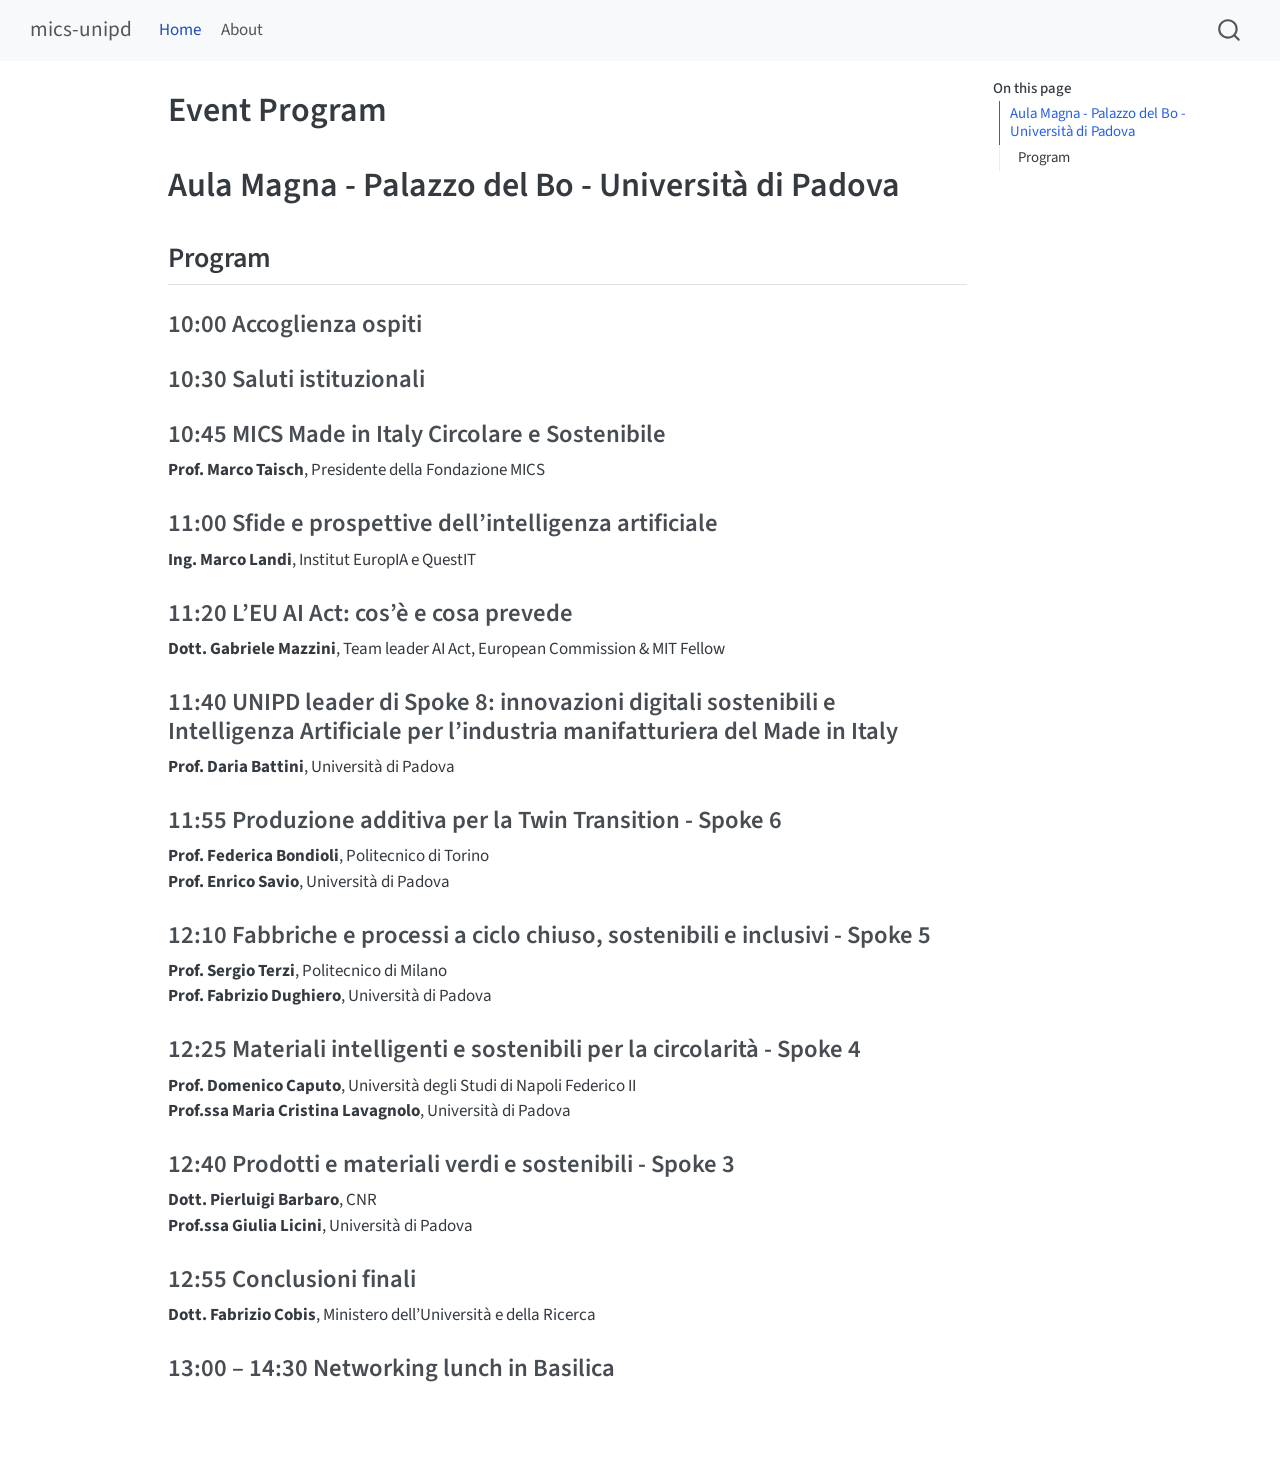
==== docs/index.html @ 676d9d10 "changed to docs" ====
<!DOCTYPE html>
<html xmlns="http://www.w3.org/1999/xhtml" lang="en" xml:lang="en"><head>

<meta charset="utf-8">
<meta name="generator" content="quarto-1.4.554">

<meta name="viewport" content="width=device-width, initial-scale=1.0, user-scalable=yes">


<title>mics-unipd - Event Program</title>
<style>
code{white-space: pre-wrap;}
span.smallcaps{font-variant: small-caps;}
div.columns{display: flex; gap: min(4vw, 1.5em);}
div.column{flex: auto; overflow-x: auto;}
div.hanging-indent{margin-left: 1.5em; text-indent: -1.5em;}
ul.task-list{list-style: none;}
ul.task-list li input[type="checkbox"] {
  width: 0.8em;
  margin: 0 0.8em 0.2em -1em; /* quarto-specific, see https://github.com/quarto-dev/quarto-cli/issues/4556 */ 
  vertical-align: middle;
}
</style>


<script src="site_libs/quarto-nav/quarto-nav.js"></script>
<script src="site_libs/quarto-nav/headroom.min.js"></script>
<script src="site_libs/clipboard/clipboard.min.js"></script>
<script src="site_libs/quarto-search/autocomplete.umd.js"></script>
<script src="site_libs/quarto-search/fuse.min.js"></script>
<script src="site_libs/quarto-search/quarto-search.js"></script>
<meta name="quarto:offset" content="./">
<script src="site_libs/quarto-html/quarto.js"></script>
<script src="site_libs/quarto-html/popper.min.js"></script>
<script src="site_libs/quarto-html/tippy.umd.min.js"></script>
<script src="site_libs/quarto-html/anchor.min.js"></script>
<link href="site_libs/quarto-html/tippy.css" rel="stylesheet">
<link href="site_libs/quarto-html/quarto-syntax-highlighting.css" rel="stylesheet" id="quarto-text-highlighting-styles">
<script src="site_libs/bootstrap/bootstrap.min.js"></script>
<link href="site_libs/bootstrap/bootstrap-icons.css" rel="stylesheet">
<link href="site_libs/bootstrap/bootstrap.min.css" rel="stylesheet" id="quarto-bootstrap" data-mode="light">
<script id="quarto-search-options" type="application/json">{
  "location": "navbar",
  "copy-button": false,
  "collapse-after": 3,
  "panel-placement": "end",
  "type": "overlay",
  "limit": 50,
  "keyboard-shortcut": [
    "f",
    "/",
    "s"
  ],
  "show-item-context": false,
  "language": {
    "search-no-results-text": "No results",
    "search-matching-documents-text": "matching documents",
    "search-copy-link-title": "Copy link to search",
    "search-hide-matches-text": "Hide additional matches",
    "search-more-match-text": "more match in this document",
    "search-more-matches-text": "more matches in this document",
    "search-clear-button-title": "Clear",
    "search-text-placeholder": "",
    "search-detached-cancel-button-title": "Cancel",
    "search-submit-button-title": "Submit",
    "search-label": "Search"
  }
}</script>


<link rel="stylesheet" href="styles.css">
</head>

<body class="nav-fixed">

<div id="quarto-search-results"></div>
  <header id="quarto-header" class="headroom fixed-top">
    <nav class="navbar navbar-expand-lg " data-bs-theme="dark">
      <div class="navbar-container container-fluid">
      <div class="navbar-brand-container mx-auto">
    <a class="navbar-brand" href="./index.html">
    <span class="navbar-title">mics-unipd</span>
    </a>
  </div>
            <div id="quarto-search" class="" title="Search"></div>
          <button class="navbar-toggler" type="button" data-bs-toggle="collapse" data-bs-target="#navbarCollapse" aria-controls="navbarCollapse" aria-expanded="false" aria-label="Toggle navigation" onclick="if (window.quartoToggleHeadroom) { window.quartoToggleHeadroom(); }">
  <span class="navbar-toggler-icon"></span>
</button>
          <div class="collapse navbar-collapse" id="navbarCollapse">
            <ul class="navbar-nav navbar-nav-scroll me-auto">
  <li class="nav-item">
    <a class="nav-link active" href="./index.html" aria-current="page"> 
<span class="menu-text">Home</span></a>
  </li>  
  <li class="nav-item">
    <a class="nav-link" href="./about.html"> 
<span class="menu-text">About</span></a>
  </li>  
</ul>
          </div> <!-- /navcollapse -->
          <div class="quarto-navbar-tools">
</div>
      </div> <!-- /container-fluid -->
    </nav>
</header>
<!-- content -->
<div id="quarto-content" class="quarto-container page-columns page-rows-contents page-layout-article page-navbar">
<!-- sidebar -->
<!-- margin-sidebar -->
    <div id="quarto-margin-sidebar" class="sidebar margin-sidebar">
        <nav id="TOC" role="doc-toc" class="toc-active">
    <h2 id="toc-title">On this page</h2>
   
  <ul>
  <li><a href="#aula-magna---palazzo-del-bo---università-di-padova" id="toc-aula-magna---palazzo-del-bo---università-di-padova" class="nav-link active" data-scroll-target="#aula-magna---palazzo-del-bo---università-di-padova">Aula Magna - Palazzo del Bo - Università di Padova</a>
  <ul class="collapse">
  <li><a href="#program" id="toc-program" class="nav-link" data-scroll-target="#program">Program</a>
  <ul class="collapse">
  <li><a href="#accoglienza-ospiti" id="toc-accoglienza-ospiti" class="nav-link" data-scroll-target="#accoglienza-ospiti">10:00 Accoglienza ospiti</a></li>
  <li><a href="#saluti-istituzionali" id="toc-saluti-istituzionali" class="nav-link" data-scroll-target="#saluti-istituzionali">10:30 Saluti istituzionali</a></li>
  <li><a href="#mics-made-in-italy-circolare-e-sostenibile" id="toc-mics-made-in-italy-circolare-e-sostenibile" class="nav-link" data-scroll-target="#mics-made-in-italy-circolare-e-sostenibile">10:45 MICS Made in Italy Circolare e Sostenibile</a></li>
  <li><a href="#sfide-e-prospettive-dellintelligenza-artificiale" id="toc-sfide-e-prospettive-dellintelligenza-artificiale" class="nav-link" data-scroll-target="#sfide-e-prospettive-dellintelligenza-artificiale">11:00 Sfide e prospettive dell’intelligenza artificiale</a></li>
  <li><a href="#leu-ai-act-cosè-e-cosa-prevede" id="toc-leu-ai-act-cosè-e-cosa-prevede" class="nav-link" data-scroll-target="#leu-ai-act-cosè-e-cosa-prevede">11:20 L’EU AI Act: cos’è e cosa prevede</a></li>
  <li><a href="#unipd-leader-di-spoke-8-innovazioni-digitali-sostenibili-e-intelligenza-artificiale-per-lindustria-manifatturiera-del-made-in-italy" id="toc-unipd-leader-di-spoke-8-innovazioni-digitali-sostenibili-e-intelligenza-artificiale-per-lindustria-manifatturiera-del-made-in-italy" class="nav-link" data-scroll-target="#unipd-leader-di-spoke-8-innovazioni-digitali-sostenibili-e-intelligenza-artificiale-per-lindustria-manifatturiera-del-made-in-italy">11:40 UNIPD leader di Spoke 8: innovazioni digitali sostenibili e Intelligenza Artificiale per l’industria manifatturiera del Made in Italy</a></li>
  <li><a href="#produzione-additiva-per-la-twin-transition---spoke-6" id="toc-produzione-additiva-per-la-twin-transition---spoke-6" class="nav-link" data-scroll-target="#produzione-additiva-per-la-twin-transition---spoke-6">11:55 Produzione additiva per la Twin Transition - Spoke 6</a></li>
  <li><a href="#fabbriche-e-processi-a-ciclo-chiuso-sostenibili-e-inclusivi---spoke-5" id="toc-fabbriche-e-processi-a-ciclo-chiuso-sostenibili-e-inclusivi---spoke-5" class="nav-link" data-scroll-target="#fabbriche-e-processi-a-ciclo-chiuso-sostenibili-e-inclusivi---spoke-5">12:10 Fabbriche e processi a ciclo chiuso, sostenibili e inclusivi - Spoke 5</a></li>
  <li><a href="#materiali-intelligenti-e-sostenibili-per-la-circolarità---spoke-4" id="toc-materiali-intelligenti-e-sostenibili-per-la-circolarità---spoke-4" class="nav-link" data-scroll-target="#materiali-intelligenti-e-sostenibili-per-la-circolarità---spoke-4">12:25 Materiali intelligenti e sostenibili per la circolarità - Spoke 4</a></li>
  <li><a href="#prodotti-e-materiali-verdi-e-sostenibili---spoke-3" id="toc-prodotti-e-materiali-verdi-e-sostenibili---spoke-3" class="nav-link" data-scroll-target="#prodotti-e-materiali-verdi-e-sostenibili---spoke-3">12:40 Prodotti e materiali verdi e sostenibili - Spoke 3</a></li>
  <li><a href="#conclusioni-finali" id="toc-conclusioni-finali" class="nav-link" data-scroll-target="#conclusioni-finali">12:55 Conclusioni finali</a></li>
  <li><a href="#networking-lunch-in-basilica" id="toc-networking-lunch-in-basilica" class="nav-link" data-scroll-target="#networking-lunch-in-basilica">13:00 – 14:30 Networking lunch in Basilica</a></li>
  </ul></li>
  </ul></li>
  </ul>
</nav>
    </div>
<!-- main -->
<main class="content" id="quarto-document-content">

<header id="title-block-header" class="quarto-title-block default">
<div class="quarto-title">
<h1 class="title">Event Program</h1>
</div>



<div class="quarto-title-meta">

    
  
    
  </div>
  


</header>


<section id="aula-magna---palazzo-del-bo---università-di-padova" class="level1">
<h1>Aula Magna - Palazzo del Bo - Università di Padova</h1>
<section id="program" class="level2">
<h2 class="anchored" data-anchor-id="program">Program</h2>
<section id="accoglienza-ospiti" class="level3">
<h3 class="anchored" data-anchor-id="accoglienza-ospiti">10:00 Accoglienza ospiti</h3>
</section>
<section id="saluti-istituzionali" class="level3">
<h3 class="anchored" data-anchor-id="saluti-istituzionali">10:30 Saluti istituzionali</h3>
</section>
<section id="mics-made-in-italy-circolare-e-sostenibile" class="level3">
<h3 class="anchored" data-anchor-id="mics-made-in-italy-circolare-e-sostenibile">10:45 MICS Made in Italy Circolare e Sostenibile</h3>
<p><strong>Prof.&nbsp;Marco Taisch</strong>, Presidente della Fondazione MICS</p>
</section>
<section id="sfide-e-prospettive-dellintelligenza-artificiale" class="level3">
<h3 class="anchored" data-anchor-id="sfide-e-prospettive-dellintelligenza-artificiale">11:00 Sfide e prospettive dell’intelligenza artificiale</h3>
<p><strong>Ing. Marco Landi</strong>, Institut EuropIA e QuestIT</p>
</section>
<section id="leu-ai-act-cosè-e-cosa-prevede" class="level3">
<h3 class="anchored" data-anchor-id="leu-ai-act-cosè-e-cosa-prevede">11:20 L’EU AI Act: cos’è e cosa prevede</h3>
<p><strong>Dott. Gabriele Mazzini</strong>, Team leader AI Act, European Commission &amp; MIT Fellow</p>
</section>
<section id="unipd-leader-di-spoke-8-innovazioni-digitali-sostenibili-e-intelligenza-artificiale-per-lindustria-manifatturiera-del-made-in-italy" class="level3">
<h3 class="anchored" data-anchor-id="unipd-leader-di-spoke-8-innovazioni-digitali-sostenibili-e-intelligenza-artificiale-per-lindustria-manifatturiera-del-made-in-italy">11:40 UNIPD leader di Spoke 8: innovazioni digitali sostenibili e Intelligenza Artificiale per l’industria manifatturiera del Made in Italy</h3>
<p><strong>Prof.&nbsp;Daria Battini</strong>, Università di Padova</p>
</section>
<section id="produzione-additiva-per-la-twin-transition---spoke-6" class="level3">
<h3 class="anchored" data-anchor-id="produzione-additiva-per-la-twin-transition---spoke-6">11:55 Produzione additiva per la Twin Transition - Spoke 6</h3>
<p><strong>Prof.&nbsp;Federica Bondioli</strong>, Politecnico di Torino<br>
<strong>Prof.&nbsp;Enrico Savio</strong>, Università di Padova</p>
</section>
<section id="fabbriche-e-processi-a-ciclo-chiuso-sostenibili-e-inclusivi---spoke-5" class="level3">
<h3 class="anchored" data-anchor-id="fabbriche-e-processi-a-ciclo-chiuso-sostenibili-e-inclusivi---spoke-5">12:10 Fabbriche e processi a ciclo chiuso, sostenibili e inclusivi - Spoke 5</h3>
<p><strong>Prof.&nbsp;Sergio Terzi</strong>, Politecnico di Milano<br>
<strong>Prof.&nbsp;Fabrizio Dughiero</strong>, Università di Padova</p>
</section>
<section id="materiali-intelligenti-e-sostenibili-per-la-circolarità---spoke-4" class="level3">
<h3 class="anchored" data-anchor-id="materiali-intelligenti-e-sostenibili-per-la-circolarità---spoke-4">12:25 Materiali intelligenti e sostenibili per la circolarità - Spoke 4</h3>
<p><strong>Prof.&nbsp;Domenico Caputo</strong>, Università degli Studi di Napoli Federico II<br>
<strong>Prof.ssa Maria Cristina Lavagnolo</strong>, Università di Padova</p>
</section>
<section id="prodotti-e-materiali-verdi-e-sostenibili---spoke-3" class="level3">
<h3 class="anchored" data-anchor-id="prodotti-e-materiali-verdi-e-sostenibili---spoke-3">12:40 Prodotti e materiali verdi e sostenibili - Spoke 3</h3>
<p><strong>Dott. Pierluigi Barbaro</strong>, CNR<br>
<strong>Prof.ssa Giulia Licini</strong>, Università di Padova</p>
</section>
<section id="conclusioni-finali" class="level3">
<h3 class="anchored" data-anchor-id="conclusioni-finali">12:55 Conclusioni finali</h3>
<p><strong>Dott. Fabrizio Cobis</strong>, Ministero dell’Università e della Ricerca</p>
</section>
<section id="networking-lunch-in-basilica" class="level3">
<h3 class="anchored" data-anchor-id="networking-lunch-in-basilica">13:00 – 14:30 Networking lunch in Basilica</h3>


</section>
</section>
</section>

</main> <!-- /main -->
<script id="quarto-html-after-body" type="application/javascript">
window.document.addEventListener("DOMContentLoaded", function (event) {
  const toggleBodyColorMode = (bsSheetEl) => {
    const mode = bsSheetEl.getAttribute("data-mode");
    const bodyEl = window.document.querySelector("body");
    if (mode === "dark") {
      bodyEl.classList.add("quarto-dark");
      bodyEl.classList.remove("quarto-light");
    } else {
      bodyEl.classList.add("quarto-light");
      bodyEl.classList.remove("quarto-dark");
    }
  }
  const toggleBodyColorPrimary = () => {
    const bsSheetEl = window.document.querySelector("link#quarto-bootstrap");
    if (bsSheetEl) {
      toggleBodyColorMode(bsSheetEl);
    }
  }
  toggleBodyColorPrimary();  
  const icon = "";
  const anchorJS = new window.AnchorJS();
  anchorJS.options = {
    placement: 'right',
    icon: icon
  };
  anchorJS.add('.anchored');
  const isCodeAnnotation = (el) => {
    for (const clz of el.classList) {
      if (clz.startsWith('code-annotation-')) {                     
        return true;
      }
    }
    return false;
  }
  const clipboard = new window.ClipboardJS('.code-copy-button', {
    text: function(trigger) {
      const codeEl = trigger.previousElementSibling.cloneNode(true);
      for (const childEl of codeEl.children) {
        if (isCodeAnnotation(childEl)) {
          childEl.remove();
        }
      }
      return codeEl.innerText;
    }
  });
  clipboard.on('success', function(e) {
    // button target
    const button = e.trigger;
    // don't keep focus
    button.blur();
    // flash "checked"
    button.classList.add('code-copy-button-checked');
    var currentTitle = button.getAttribute("title");
    button.setAttribute("title", "Copied!");
    let tooltip;
    if (window.bootstrap) {
      button.setAttribute("data-bs-toggle", "tooltip");
      button.setAttribute("data-bs-placement", "left");
      button.setAttribute("data-bs-title", "Copied!");
      tooltip = new bootstrap.Tooltip(button, 
        { trigger: "manual", 
          customClass: "code-copy-button-tooltip",
          offset: [0, -8]});
      tooltip.show();    
    }
    setTimeout(function() {
      if (tooltip) {
        tooltip.hide();
        button.removeAttribute("data-bs-title");
        button.removeAttribute("data-bs-toggle");
        button.removeAttribute("data-bs-placement");
      }
      button.setAttribute("title", currentTitle);
      button.classList.remove('code-copy-button-checked');
    }, 1000);
    // clear code selection
    e.clearSelection();
  });
    var localhostRegex = new RegExp(/^(?:http|https):\/\/localhost\:?[0-9]*\//);
    var mailtoRegex = new RegExp(/^mailto:/);
      var filterRegex = new RegExp('/' + window.location.host + '/');
    var isInternal = (href) => {
        return filterRegex.test(href) || localhostRegex.test(href) || mailtoRegex.test(href);
    }
    // Inspect non-navigation links and adorn them if external
 	var links = window.document.querySelectorAll('a[href]:not(.nav-link):not(.navbar-brand):not(.toc-action):not(.sidebar-link):not(.sidebar-item-toggle):not(.pagination-link):not(.no-external):not([aria-hidden]):not(.dropdown-item):not(.quarto-navigation-tool)');
    for (var i=0; i<links.length; i++) {
      const link = links[i];
      if (!isInternal(link.href)) {
        // undo the damage that might have been done by quarto-nav.js in the case of
        // links that we want to consider external
        if (link.dataset.originalHref !== undefined) {
          link.href = link.dataset.originalHref;
        }
      }
    }
  function tippyHover(el, contentFn, onTriggerFn, onUntriggerFn) {
    const config = {
      allowHTML: true,
      maxWidth: 500,
      delay: 100,
      arrow: false,
      appendTo: function(el) {
          return el.parentElement;
      },
      interactive: true,
      interactiveBorder: 10,
      theme: 'quarto',
      placement: 'bottom-start',
    };
    if (contentFn) {
      config.content = contentFn;
    }
    if (onTriggerFn) {
      config.onTrigger = onTriggerFn;
    }
    if (onUntriggerFn) {
      config.onUntrigger = onUntriggerFn;
    }
    window.tippy(el, config); 
  }
  const noterefs = window.document.querySelectorAll('a[role="doc-noteref"]');
  for (var i=0; i<noterefs.length; i++) {
    const ref = noterefs[i];
    tippyHover(ref, function() {
      // use id or data attribute instead here
      let href = ref.getAttribute('data-footnote-href') || ref.getAttribute('href');
      try { href = new URL(href).hash; } catch {}
      const id = href.replace(/^#\/?/, "");
      const note = window.document.getElementById(id);
      if (note) {
        return note.innerHTML;
      } else {
        return "";
      }
    });
  }
  const xrefs = window.document.querySelectorAll('a.quarto-xref');
  const processXRef = (id, note) => {
    // Strip column container classes
    const stripColumnClz = (el) => {
      el.classList.remove("page-full", "page-columns");
      if (el.children) {
        for (const child of el.children) {
          stripColumnClz(child);
        }
      }
    }
    stripColumnClz(note)
    if (id === null || id.startsWith('sec-')) {
      // Special case sections, only their first couple elements
      const container = document.createElement("div");
      if (note.children && note.children.length > 2) {
        container.appendChild(note.children[0].cloneNode(true));
        for (let i = 1; i < note.children.length; i++) {
          const child = note.children[i];
          if (child.tagName === "P" && child.innerText === "") {
            continue;
          } else {
            container.appendChild(child.cloneNode(true));
            break;
          }
        }
        if (window.Quarto?.typesetMath) {
          window.Quarto.typesetMath(container);
        }
        return container.innerHTML
      } else {
        if (window.Quarto?.typesetMath) {
          window.Quarto.typesetMath(note);
        }
        return note.innerHTML;
      }
    } else {
      // Remove any anchor links if they are present
      const anchorLink = note.querySelector('a.anchorjs-link');
      if (anchorLink) {
        anchorLink.remove();
      }
      if (window.Quarto?.typesetMath) {
        window.Quarto.typesetMath(note);
      }
      // TODO in 1.5, we should make sure this works without a callout special case
      if (note.classList.contains("callout")) {
        return note.outerHTML;
      } else {
        return note.innerHTML;
      }
    }
  }
  for (var i=0; i<xrefs.length; i++) {
    const xref = xrefs[i];
    tippyHover(xref, undefined, function(instance) {
      instance.disable();
      let url = xref.getAttribute('href');
      let hash = undefined; 
      if (url.startsWith('#')) {
        hash = url;
      } else {
        try { hash = new URL(url).hash; } catch {}
      }
      if (hash) {
        const id = hash.replace(/^#\/?/, "");
        const note = window.document.getElementById(id);
        if (note !== null) {
          try {
            const html = processXRef(id, note.cloneNode(true));
            instance.setContent(html);
          } finally {
            instance.enable();
            instance.show();
          }
        } else {
          // See if we can fetch this
          fetch(url.split('#')[0])
          .then(res => res.text())
          .then(html => {
            const parser = new DOMParser();
            const htmlDoc = parser.parseFromString(html, "text/html");
            const note = htmlDoc.getElementById(id);
            if (note !== null) {
              const html = processXRef(id, note);
              instance.setContent(html);
            } 
          }).finally(() => {
            instance.enable();
            instance.show();
          });
        }
      } else {
        // See if we can fetch a full url (with no hash to target)
        // This is a special case and we should probably do some content thinning / targeting
        fetch(url)
        .then(res => res.text())
        .then(html => {
          const parser = new DOMParser();
          const htmlDoc = parser.parseFromString(html, "text/html");
          const note = htmlDoc.querySelector('main.content');
          if (note !== null) {
            // This should only happen for chapter cross references
            // (since there is no id in the URL)
            // remove the first header
            if (note.children.length > 0 && note.children[0].tagName === "HEADER") {
              note.children[0].remove();
            }
            const html = processXRef(null, note);
            instance.setContent(html);
          } 
        }).finally(() => {
          instance.enable();
          instance.show();
        });
      }
    }, function(instance) {
    });
  }
      let selectedAnnoteEl;
      const selectorForAnnotation = ( cell, annotation) => {
        let cellAttr = 'data-code-cell="' + cell + '"';
        let lineAttr = 'data-code-annotation="' +  annotation + '"';
        const selector = 'span[' + cellAttr + '][' + lineAttr + ']';
        return selector;
      }
      const selectCodeLines = (annoteEl) => {
        const doc = window.document;
        const targetCell = annoteEl.getAttribute("data-target-cell");
        const targetAnnotation = annoteEl.getAttribute("data-target-annotation");
        const annoteSpan = window.document.querySelector(selectorForAnnotation(targetCell, targetAnnotation));
        const lines = annoteSpan.getAttribute("data-code-lines").split(",");
        const lineIds = lines.map((line) => {
          return targetCell + "-" + line;
        })
        let top = null;
        let height = null;
        let parent = null;
        if (lineIds.length > 0) {
            //compute the position of the single el (top and bottom and make a div)
            const el = window.document.getElementById(lineIds[0]);
            top = el.offsetTop;
            height = el.offsetHeight;
            parent = el.parentElement.parentElement;
          if (lineIds.length > 1) {
            const lastEl = window.document.getElementById(lineIds[lineIds.length - 1]);
            const bottom = lastEl.offsetTop + lastEl.offsetHeight;
            height = bottom - top;
          }
          if (top !== null && height !== null && parent !== null) {
            // cook up a div (if necessary) and position it 
            let div = window.document.getElementById("code-annotation-line-highlight");
            if (div === null) {
              div = window.document.createElement("div");
              div.setAttribute("id", "code-annotation-line-highlight");
              div.style.position = 'absolute';
              parent.appendChild(div);
            }
            div.style.top = top - 2 + "px";
            div.style.height = height + 4 + "px";
            div.style.left = 0;
            let gutterDiv = window.document.getElementById("code-annotation-line-highlight-gutter");
            if (gutterDiv === null) {
              gutterDiv = window.document.createElement("div");
              gutterDiv.setAttribute("id", "code-annotation-line-highlight-gutter");
              gutterDiv.style.position = 'absolute';
              const codeCell = window.document.getElementById(targetCell);
              const gutter = codeCell.querySelector('.code-annotation-gutter');
              gutter.appendChild(gutterDiv);
            }
            gutterDiv.style.top = top - 2 + "px";
            gutterDiv.style.height = height + 4 + "px";
          }
          selectedAnnoteEl = annoteEl;
        }
      };
      const unselectCodeLines = () => {
        const elementsIds = ["code-annotation-line-highlight", "code-annotation-line-highlight-gutter"];
        elementsIds.forEach((elId) => {
          const div = window.document.getElementById(elId);
          if (div) {
            div.remove();
          }
        });
        selectedAnnoteEl = undefined;
      };
        // Handle positioning of the toggle
    window.addEventListener(
      "resize",
      throttle(() => {
        elRect = undefined;
        if (selectedAnnoteEl) {
          selectCodeLines(selectedAnnoteEl);
        }
      }, 10)
    );
    function throttle(fn, ms) {
    let throttle = false;
    let timer;
      return (...args) => {
        if(!throttle) { // first call gets through
            fn.apply(this, args);
            throttle = true;
        } else { // all the others get throttled
            if(timer) clearTimeout(timer); // cancel #2
            timer = setTimeout(() => {
              fn.apply(this, args);
              timer = throttle = false;
            }, ms);
        }
      };
    }
      // Attach click handler to the DT
      const annoteDls = window.document.querySelectorAll('dt[data-target-cell]');
      for (const annoteDlNode of annoteDls) {
        annoteDlNode.addEventListener('click', (event) => {
          const clickedEl = event.target;
          if (clickedEl !== selectedAnnoteEl) {
            unselectCodeLines();
            const activeEl = window.document.querySelector('dt[data-target-cell].code-annotation-active');
            if (activeEl) {
              activeEl.classList.remove('code-annotation-active');
            }
            selectCodeLines(clickedEl);
            clickedEl.classList.add('code-annotation-active');
          } else {
            // Unselect the line
            unselectCodeLines();
            clickedEl.classList.remove('code-annotation-active');
          }
        });
      }
  const findCites = (el) => {
    const parentEl = el.parentElement;
    if (parentEl) {
      const cites = parentEl.dataset.cites;
      if (cites) {
        return {
          el,
          cites: cites.split(' ')
        };
      } else {
        return findCites(el.parentElement)
      }
    } else {
      return undefined;
    }
  };
  var bibliorefs = window.document.querySelectorAll('a[role="doc-biblioref"]');
  for (var i=0; i<bibliorefs.length; i++) {
    const ref = bibliorefs[i];
    const citeInfo = findCites(ref);
    if (citeInfo) {
      tippyHover(citeInfo.el, function() {
        var popup = window.document.createElement('div');
        citeInfo.cites.forEach(function(cite) {
          var citeDiv = window.document.createElement('div');
          citeDiv.classList.add('hanging-indent');
          citeDiv.classList.add('csl-entry');
          var biblioDiv = window.document.getElementById('ref-' + cite);
          if (biblioDiv) {
            citeDiv.innerHTML = biblioDiv.innerHTML;
          }
          popup.appendChild(citeDiv);
        });
        return popup.innerHTML;
      });
    }
  }
});
</script>
</div> <!-- /content -->




</body></html>
---- docs/site_libs/quarto-html/tippy.css ----
.tippy-box[data-animation=fade][data-state=hidden]{opacity:0}[data-tippy-root]{max-width:calc(100vw - 10px)}.tippy-box{position:relative;background-color:#333;color:#fff;border-radius:4px;font-size:14px;line-height:1.4;white-space:normal;outline:0;transition-property:transform,visibility,opacity}.tippy-box[data-placement^=top]>.tippy-arrow{bottom:0}.tippy-box[data-placement^=top]>.tippy-arrow:before{bottom:-7px;left:0;border-width:8px 8px 0;border-top-color:initial;transform-origin:center top}.tippy-box[data-placement^=bottom]>.tippy-arrow{top:0}.tippy-box[data-placement^=bottom]>.tippy-arrow:before{top:-7px;left:0;border-width:0 8px 8px;border-bottom-color:initial;transform-origin:center bottom}.tippy-box[data-placement^=left]>.tippy-arrow{right:0}.tippy-box[data-placement^=left]>.tippy-arrow:before{border-width:8px 0 8px 8px;border-left-color:initial;right:-7px;transform-origin:center left}.tippy-box[data-placement^=right]>.tippy-arrow{left:0}.tippy-box[data-placement^=right]>.tippy-arrow:before{left:-7px;border-width:8px 8px 8px 0;border-right-color:initial;transform-origin:center right}.tippy-box[data-inertia][data-state=visible]{transition-timing-function:cubic-bezier(.54,1.5,.38,1.11)}.tippy-arrow{width:16px;height:16px;color:#333}.tippy-arrow:before{content:"";position:absolute;border-color:transparent;border-style:solid}.tippy-content{position:relative;padding:5px 9px;z-index:1}
---- docs/site_libs/quarto-html/quarto-syntax-highlighting.css ----
/* quarto syntax highlight colors */
:root {
  --quarto-hl-ot-color: #003B4F;
  --quarto-hl-at-color: #657422;
  --quarto-hl-ss-color: #20794D;
  --quarto-hl-an-color: #5E5E5E;
  --quarto-hl-fu-color: #4758AB;
  --quarto-hl-st-color: #20794D;
  --quarto-hl-cf-color: #003B4F;
  --quarto-hl-op-color: #5E5E5E;
  --quarto-hl-er-color: #AD0000;
  --quarto-hl-bn-color: #AD0000;
  --quarto-hl-al-color: #AD0000;
  --quarto-hl-va-color: #111111;
  --quarto-hl-bu-color: inherit;
  --quarto-hl-ex-color: inherit;
  --quarto-hl-pp-color: #AD0000;
  --quarto-hl-in-color: #5E5E5E;
  --quarto-hl-vs-color: #20794D;
  --quarto-hl-wa-color: #5E5E5E;
  --quarto-hl-do-color: #5E5E5E;
  --quarto-hl-im-color: #00769E;
  --quarto-hl-ch-color: #20794D;
  --quarto-hl-dt-color: #AD0000;
  --quarto-hl-fl-color: #AD0000;
  --quarto-hl-co-color: #5E5E5E;
  --quarto-hl-cv-color: #5E5E5E;
  --quarto-hl-cn-color: #8f5902;
  --quarto-hl-sc-color: #5E5E5E;
  --quarto-hl-dv-color: #AD0000;
  --quarto-hl-kw-color: #003B4F;
}

/* other quarto variables */
:root {
  --quarto-font-monospace: SFMono-Regular, Menlo, Monaco, Consolas, "Liberation Mono", "Courier New", monospace;
}

pre > code.sourceCode > span {
  color: #003B4F;
}

code span {
  color: #003B4F;
}

code.sourceCode > span {
  color: #003B4F;
}

div.sourceCode,
div.sourceCode pre.sourceCode {
  color: #003B4F;
}

code span.ot {
  color: #003B4F;
  font-style: inherit;
}

code span.at {
  color: #657422;
  font-style: inherit;
}

code span.ss {
  color: #20794D;
  font-style: inherit;
}

code span.an {
  color: #5E5E5E;
  font-style: inherit;
}

code span.fu {
  color: #4758AB;
  font-style: inherit;
}

code span.st {
  color: #20794D;
  font-style: inherit;
}

code span.cf {
  color: #003B4F;
  font-style: inherit;
}

code span.op {
  color: #5E5E5E;
  font-style: inherit;
}

code span.er {
  color: #AD0000;
  font-style: inherit;
}

code span.bn {
  color: #AD0000;
  font-style: inherit;
}

code span.al {
  color: #AD0000;
  font-style: inherit;
}

code span.va {
  color: #111111;
  font-style: inherit;
}

code span.bu {
  font-style: inherit;
}

code span.ex {
  font-style: inherit;
}

code span.pp {
  color: #AD0000;
  font-style: inherit;
}

code span.in {
  color: #5E5E5E;
  font-style: inherit;
}

code span.vs {
  color: #20794D;
  font-style: inherit;
}

code span.wa {
  color: #5E5E5E;
  font-style: italic;
}

code span.do {
  color: #5E5E5E;
  font-style: italic;
}

code span.im {
  color: #00769E;
  font-style: inherit;
}

code span.ch {
  color: #20794D;
  font-style: inherit;
}

code span.dt {
  color: #AD0000;
  font-style: inherit;
}

code span.fl {
  color: #AD0000;
  font-style: inherit;
}

code span.co {
  color: #5E5E5E;
  font-style: inherit;
}

code span.cv {
  color: #5E5E5E;
  font-style: italic;
}

code span.cn {
  color: #8f5902;
  font-style: inherit;
}

code span.sc {
  color: #5E5E5E;
  font-style: inherit;
}

code span.dv {
  color: #AD0000;
  font-style: inherit;
}

code span.kw {
  color: #003B4F;
  font-style: inherit;
}

.prevent-inlining {
  content: "</";
}

/*# sourceMappingURL=debc5d5d77c3f9108843748ff7464032.css.map */
---- docs/styles.css ----
/* css styles */
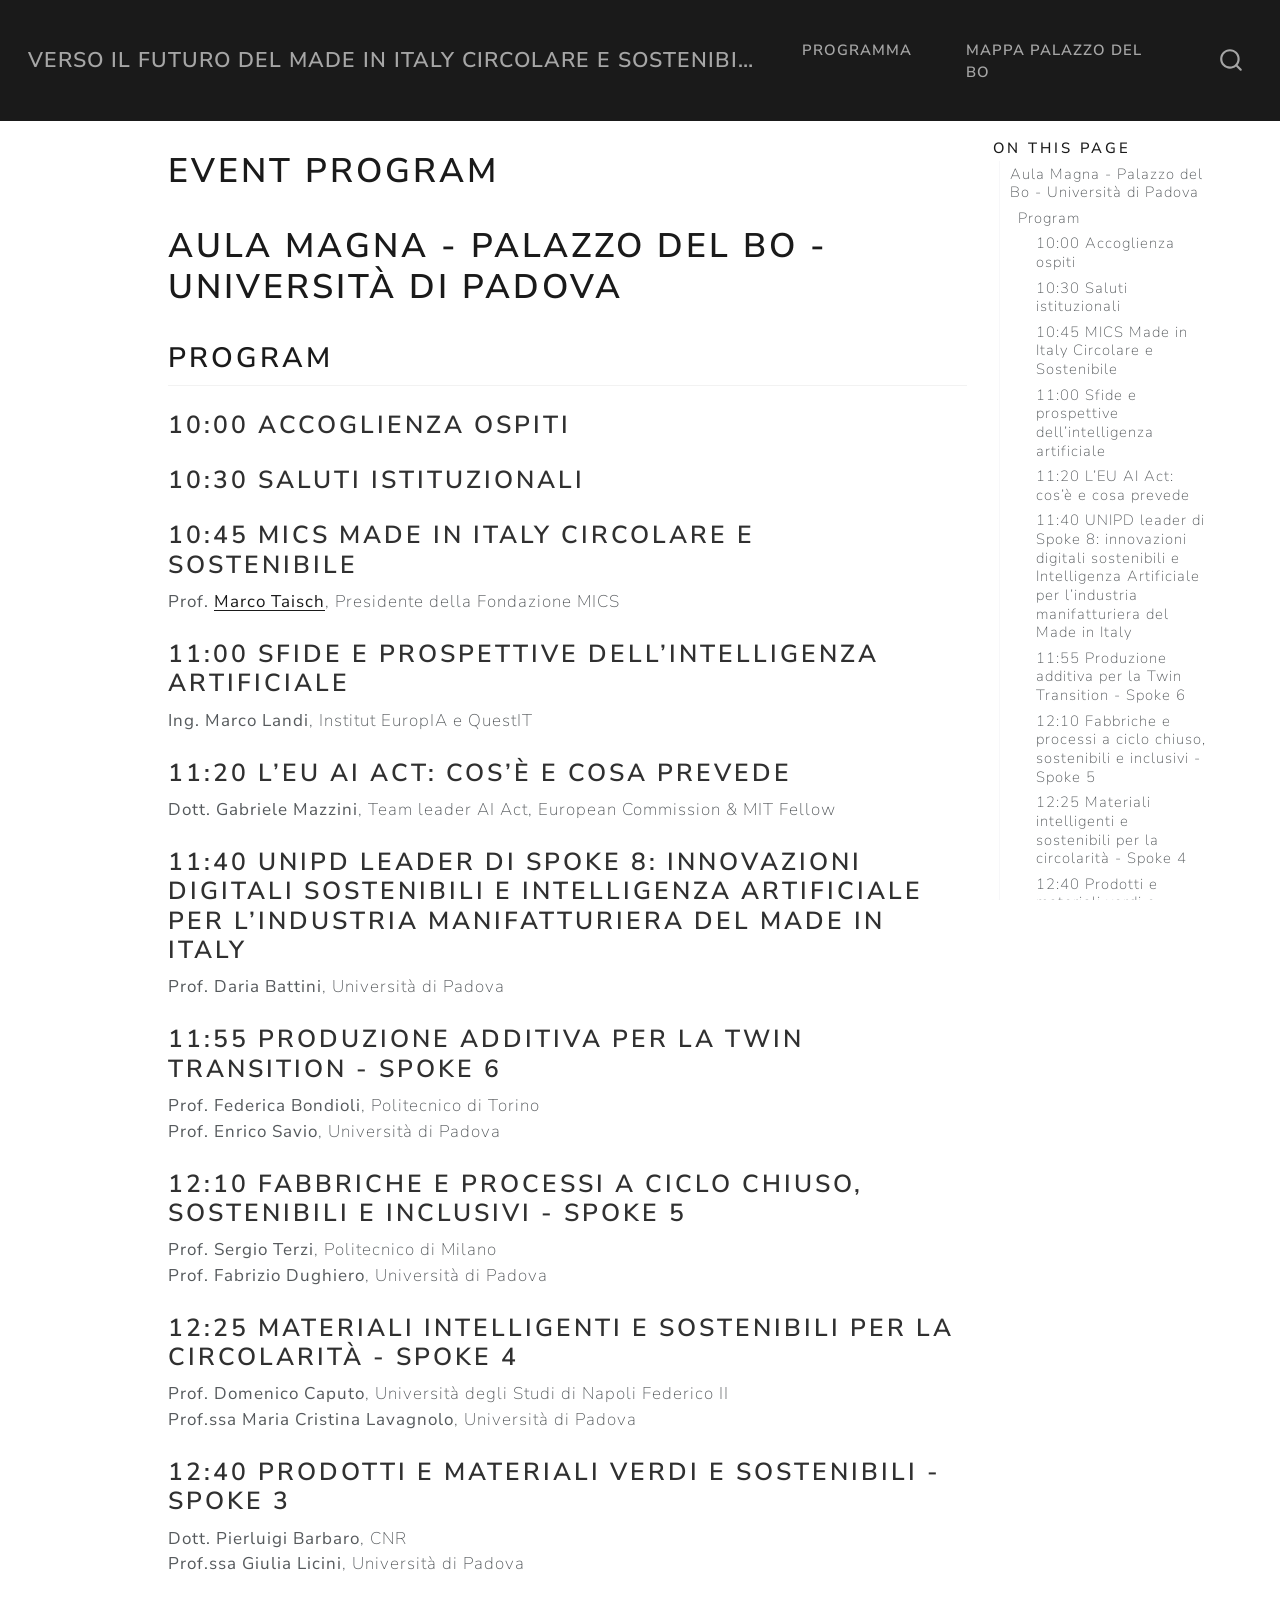
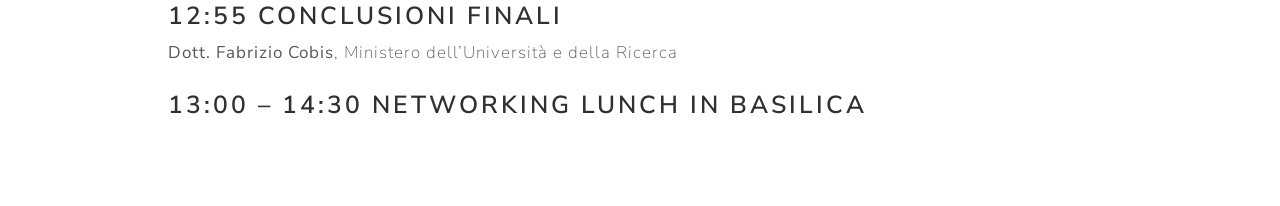
==== commit 05c0afaa: "changed style" ====
--- a/docs/index.html
+++ b/docs/index.html
@@ -7,7 +7,7 @@
 <meta name="viewport" content="width=device-width, initial-scale=1.0, user-scalable=yes">
 
 
-<title>mics-unipd - Event Program</title>
+<title>Verso il futuro del Made in Italy circolare e sostenibile: - Event Program</title>
 <style>
 code{white-space: pre-wrap;}
 span.smallcaps{font-variant: small-caps;}
@@ -79,7 +79,7 @@
       <div class="navbar-container container-fluid">
       <div class="navbar-brand-container mx-auto">
     <a class="navbar-brand" href="./index.html">
-    <span class="navbar-title">mics-unipd</span>
+    <span class="navbar-title">Verso il futuro del Made in Italy circolare e sostenibile:</span>
     </a>
   </div>
             <div id="quarto-search" class="" title="Search"></div>
@@ -90,11 +90,11 @@
             <ul class="navbar-nav navbar-nav-scroll me-auto">
   <li class="nav-item">
     <a class="nav-link active" href="./index.html" aria-current="page"> 
-<span class="menu-text">Home</span></a>
+<span class="menu-text">Programma</span></a>
   </li>  
   <li class="nav-item">
-    <a class="nav-link" href="./about.html"> 
-<span class="menu-text">About</span></a>
+    <a class="nav-link" href="./map.qmd"> 
+<span class="menu-text">Mappa Palazzo del Bo</span></a>
   </li>  
 </ul>
           </div> <!-- /navcollapse -->
@@ -167,7 +167,7 @@
 </section>
 <section id="mics-made-in-italy-circolare-e-sostenibile" class="level3">
 <h3 class="anchored" data-anchor-id="mics-made-in-italy-circolare-e-sostenibile">10:45 MICS Made in Italy Circolare e Sostenibile</h3>
-<p><strong>Prof.&nbsp;Marco Taisch</strong>, Presidente della Fondazione MICS</p>
+<p><strong>Prof.&nbsp;<a href="https://it.linkedin.com/in/marcotaisch">Marco Taisch</a></strong>, Presidente della Fondazione MICS</p>
 </section>
 <section id="sfide-e-prospettive-dellintelligenza-artificiale" class="level3">
 <h3 class="anchored" data-anchor-id="sfide-e-prospettive-dellintelligenza-artificiale">11:00 Sfide e prospettive dell’intelligenza artificiale</h3>
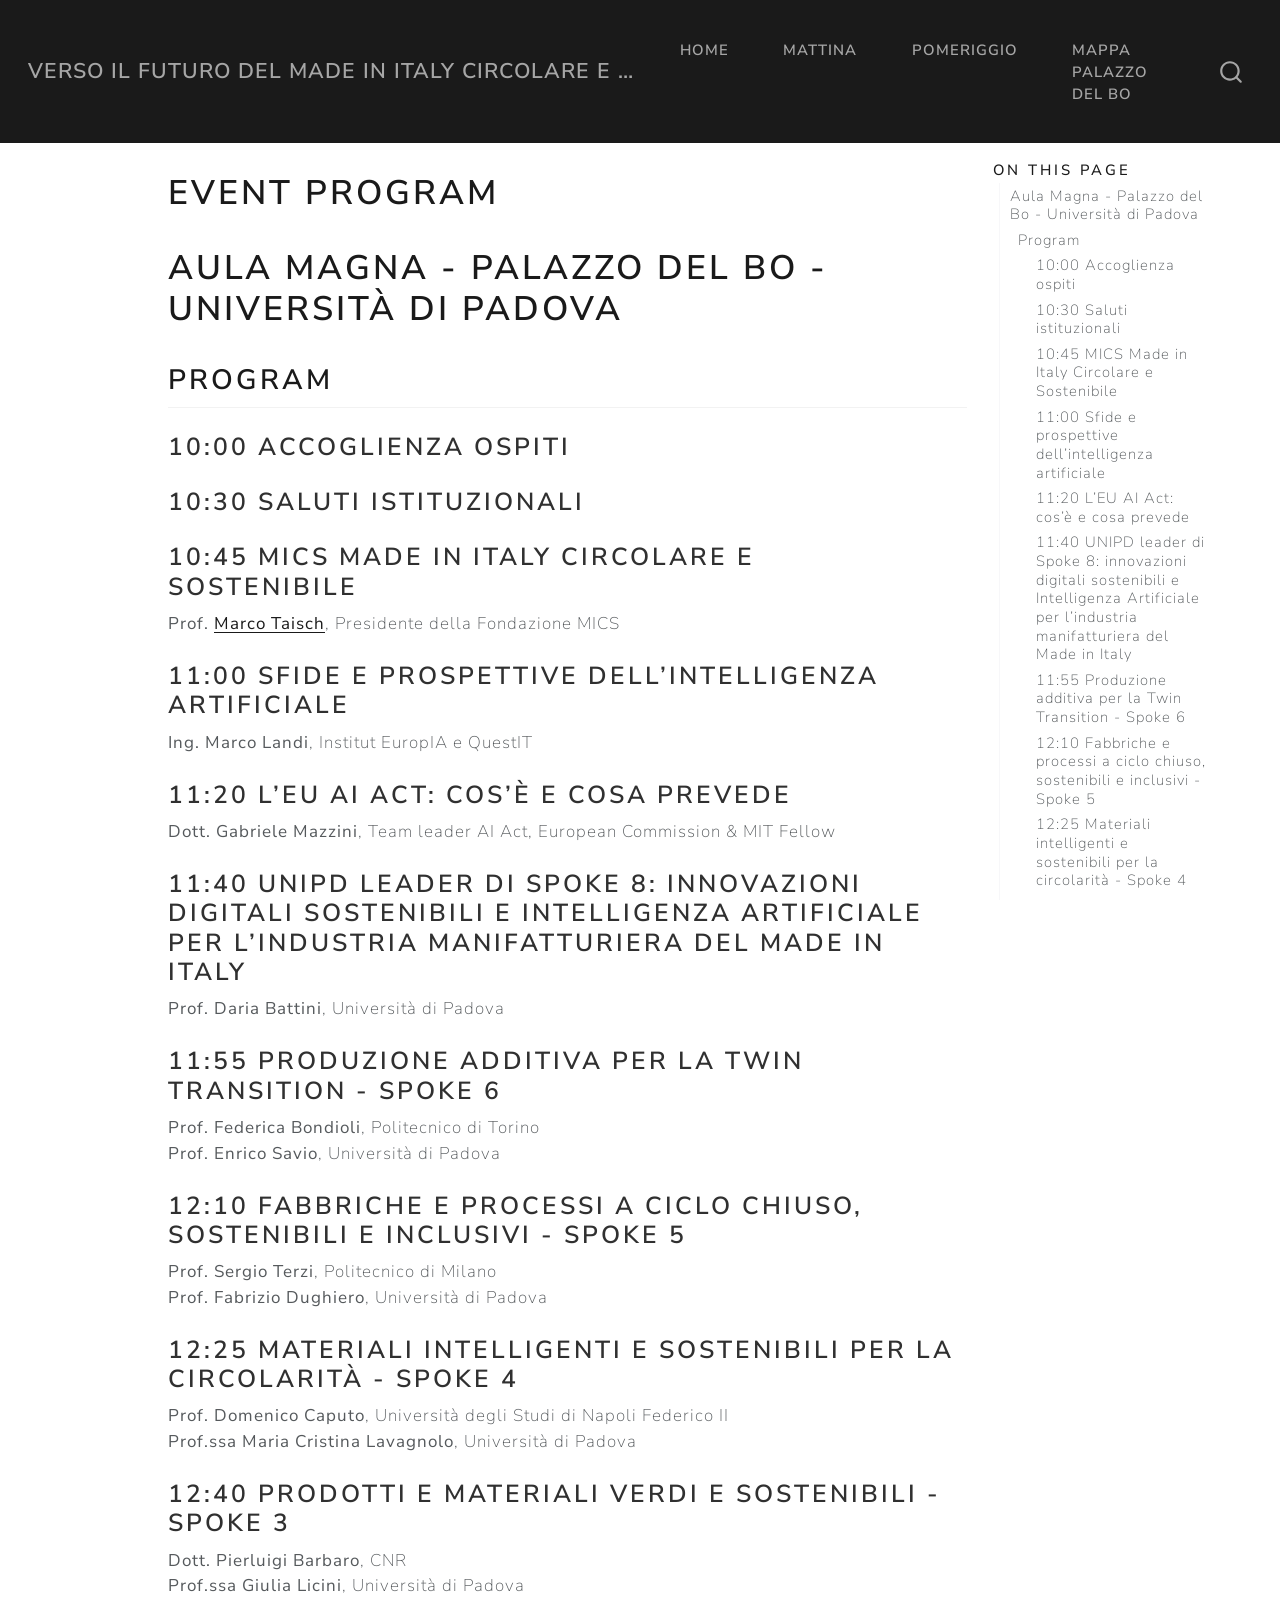
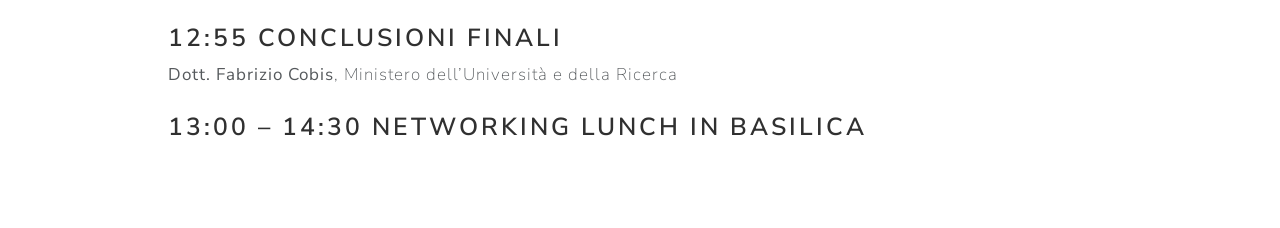
==== commit 87e7ac52: "added maps and few pages" ====
--- a/docs/index.html
+++ b/docs/index.html
@@ -90,10 +90,18 @@
             <ul class="navbar-nav navbar-nav-scroll me-auto">
   <li class="nav-item">
     <a class="nav-link active" href="./index.html" aria-current="page"> 
-<span class="menu-text">Programma</span></a>
+<span class="menu-text">Home</span></a>
   </li>  
   <li class="nav-item">
-    <a class="nav-link" href="./map.qmd"> 
+    <a class="nav-link" href="./mattina.html"> 
+<span class="menu-text">Mattina</span></a>
+  </li>  
+  <li class="nav-item">
+    <a class="nav-link" href="./pomeriggio.html"> 
+<span class="menu-text">Pomeriggio</span></a>
+  </li>  
+  <li class="nav-item">
+    <a class="nav-link" href="./map.html"> 
 <span class="menu-text">Mappa Palazzo del Bo</span></a>
   </li>  
 </ul>
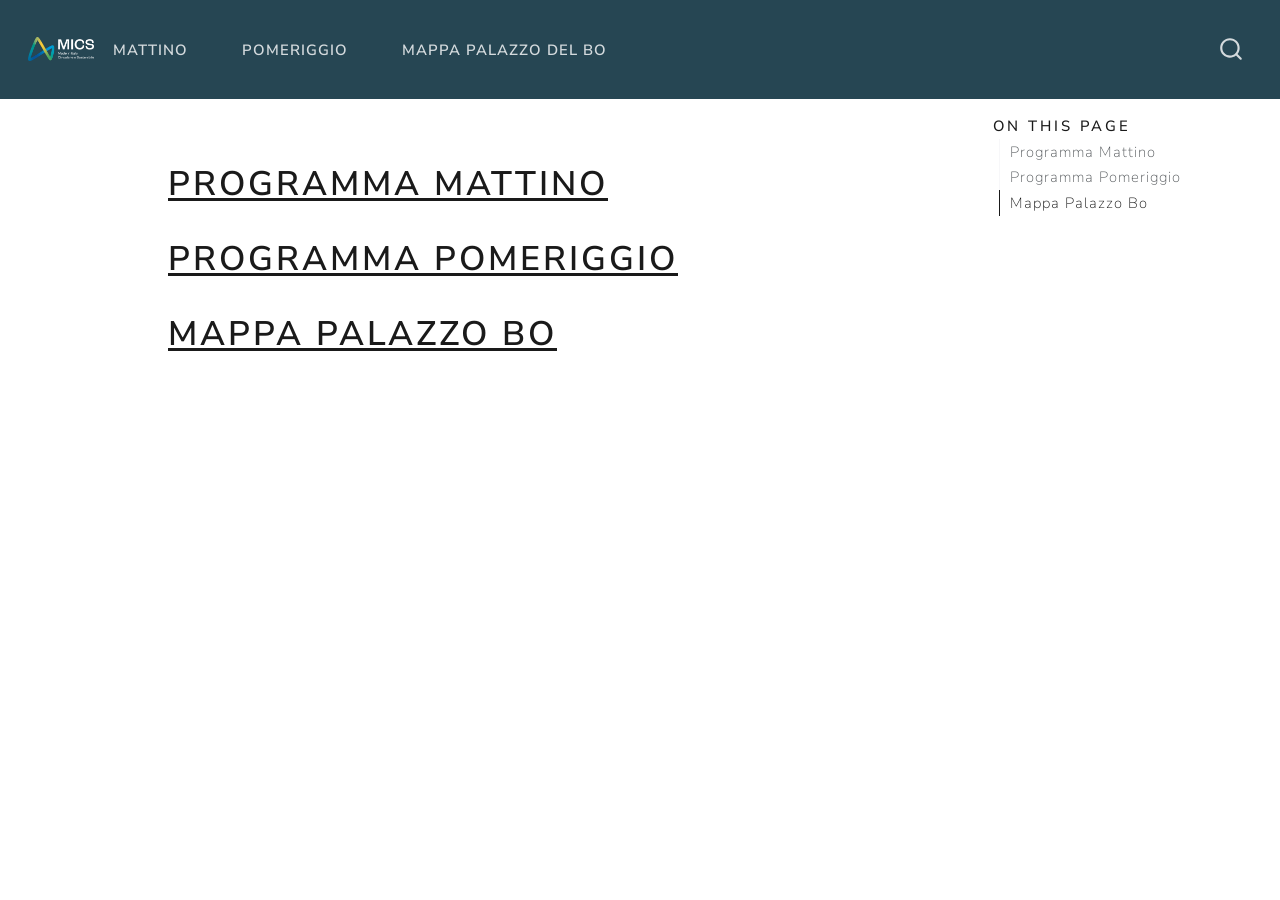
==== commit a26892f6: "added new info" ====
--- a/docs/index.html
+++ b/docs/index.html
@@ -7,7 +7,7 @@
 <meta name="viewport" content="width=device-width, initial-scale=1.0, user-scalable=yes">
 
 
-<title>Verso il futuro del Made in Italy circolare e sostenibile: - Event Program</title>
+<title>index</title>
 <style>
 code{white-space: pre-wrap;}
 span.smallcaps{font-variant: small-caps;}
@@ -78,8 +78,8 @@
     <nav class="navbar navbar-expand-lg " data-bs-theme="dark">
       <div class="navbar-container container-fluid">
       <div class="navbar-brand-container mx-auto">
-    <a class="navbar-brand" href="./index.html">
-    <span class="navbar-title">Verso il futuro del Made in Italy circolare e sostenibile:</span>
+    <a href="./index.html" class="navbar-brand navbar-brand-logo">
+    <img src="./images/MICS_logo-1.png" alt="" class="navbar-logo">
     </a>
   </div>
             <div id="quarto-search" class="" title="Search"></div>
@@ -89,12 +89,8 @@
           <div class="collapse navbar-collapse" id="navbarCollapse">
             <ul class="navbar-nav navbar-nav-scroll me-auto">
   <li class="nav-item">
-    <a class="nav-link active" href="./index.html" aria-current="page"> 
-<span class="menu-text">Home</span></a>
-  </li>  
-  <li class="nav-item">
     <a class="nav-link" href="./mattina.html"> 
-<span class="menu-text">Mattina</span></a>
+<span class="menu-text">Mattino</span></a>
   </li>  
   <li class="nav-item">
     <a class="nav-link" href="./pomeriggio.html"> 
@@ -120,105 +116,28 @@
     <h2 id="toc-title">On this page</h2>
    
   <ul>
-  <li><a href="#aula-magna---palazzo-del-bo---università-di-padova" id="toc-aula-magna---palazzo-del-bo---università-di-padova" class="nav-link active" data-scroll-target="#aula-magna---palazzo-del-bo---università-di-padova">Aula Magna - Palazzo del Bo - Università di Padova</a>
-  <ul class="collapse">
-  <li><a href="#program" id="toc-program" class="nav-link" data-scroll-target="#program">Program</a>
-  <ul class="collapse">
-  <li><a href="#accoglienza-ospiti" id="toc-accoglienza-ospiti" class="nav-link" data-scroll-target="#accoglienza-ospiti">10:00 Accoglienza ospiti</a></li>
-  <li><a href="#saluti-istituzionali" id="toc-saluti-istituzionali" class="nav-link" data-scroll-target="#saluti-istituzionali">10:30 Saluti istituzionali</a></li>
-  <li><a href="#mics-made-in-italy-circolare-e-sostenibile" id="toc-mics-made-in-italy-circolare-e-sostenibile" class="nav-link" data-scroll-target="#mics-made-in-italy-circolare-e-sostenibile">10:45 MICS Made in Italy Circolare e Sostenibile</a></li>
-  <li><a href="#sfide-e-prospettive-dellintelligenza-artificiale" id="toc-sfide-e-prospettive-dellintelligenza-artificiale" class="nav-link" data-scroll-target="#sfide-e-prospettive-dellintelligenza-artificiale">11:00 Sfide e prospettive dell’intelligenza artificiale</a></li>
-  <li><a href="#leu-ai-act-cosè-e-cosa-prevede" id="toc-leu-ai-act-cosè-e-cosa-prevede" class="nav-link" data-scroll-target="#leu-ai-act-cosè-e-cosa-prevede">11:20 L’EU AI Act: cos’è e cosa prevede</a></li>
-  <li><a href="#unipd-leader-di-spoke-8-innovazioni-digitali-sostenibili-e-intelligenza-artificiale-per-lindustria-manifatturiera-del-made-in-italy" id="toc-unipd-leader-di-spoke-8-innovazioni-digitali-sostenibili-e-intelligenza-artificiale-per-lindustria-manifatturiera-del-made-in-italy" class="nav-link" data-scroll-target="#unipd-leader-di-spoke-8-innovazioni-digitali-sostenibili-e-intelligenza-artificiale-per-lindustria-manifatturiera-del-made-in-italy">11:40 UNIPD leader di Spoke 8: innovazioni digitali sostenibili e Intelligenza Artificiale per l’industria manifatturiera del Made in Italy</a></li>
-  <li><a href="#produzione-additiva-per-la-twin-transition---spoke-6" id="toc-produzione-additiva-per-la-twin-transition---spoke-6" class="nav-link" data-scroll-target="#produzione-additiva-per-la-twin-transition---spoke-6">11:55 Produzione additiva per la Twin Transition - Spoke 6</a></li>
-  <li><a href="#fabbriche-e-processi-a-ciclo-chiuso-sostenibili-e-inclusivi---spoke-5" id="toc-fabbriche-e-processi-a-ciclo-chiuso-sostenibili-e-inclusivi---spoke-5" class="nav-link" data-scroll-target="#fabbriche-e-processi-a-ciclo-chiuso-sostenibili-e-inclusivi---spoke-5">12:10 Fabbriche e processi a ciclo chiuso, sostenibili e inclusivi - Spoke 5</a></li>
-  <li><a href="#materiali-intelligenti-e-sostenibili-per-la-circolarità---spoke-4" id="toc-materiali-intelligenti-e-sostenibili-per-la-circolarità---spoke-4" class="nav-link" data-scroll-target="#materiali-intelligenti-e-sostenibili-per-la-circolarità---spoke-4">12:25 Materiali intelligenti e sostenibili per la circolarità - Spoke 4</a></li>
-  <li><a href="#prodotti-e-materiali-verdi-e-sostenibili---spoke-3" id="toc-prodotti-e-materiali-verdi-e-sostenibili---spoke-3" class="nav-link" data-scroll-target="#prodotti-e-materiali-verdi-e-sostenibili---spoke-3">12:40 Prodotti e materiali verdi e sostenibili - Spoke 3</a></li>
-  <li><a href="#conclusioni-finali" id="toc-conclusioni-finali" class="nav-link" data-scroll-target="#conclusioni-finali">12:55 Conclusioni finali</a></li>
-  <li><a href="#networking-lunch-in-basilica" id="toc-networking-lunch-in-basilica" class="nav-link" data-scroll-target="#networking-lunch-in-basilica">13:00 – 14:30 Networking lunch in Basilica</a></li>
-  </ul></li>
-  </ul></li>
+  <li><a href="#programma-mattino" id="toc-programma-mattino" class="nav-link active" data-scroll-target="#programma-mattino">Programma Mattino</a></li>
+  <li><a href="#programma-pomeriggio" id="toc-programma-pomeriggio" class="nav-link" data-scroll-target="#programma-pomeriggio">Programma Pomeriggio</a></li>
+  <li><a href="#mappa-palazzo-bo" id="toc-mappa-palazzo-bo" class="nav-link" data-scroll-target="#mappa-palazzo-bo">Mappa Palazzo Bo</a></li>
   </ul>
 </nav>
     </div>
 <!-- main -->
 <main class="content" id="quarto-document-content">
 
-<header id="title-block-header" class="quarto-title-block default">
-<div class="quarto-title">
-<h1 class="title">Event Program</h1>
-</div>
-
-
-
-<div class="quarto-title-meta">
-
-    
-  
-    
-  </div>
-  
-
-
-</header>
-
-
-<section id="aula-magna---palazzo-del-bo---università-di-padova" class="level1">
-<h1>Aula Magna - Palazzo del Bo - Università di Padova</h1>
-<section id="program" class="level2">
-<h2 class="anchored" data-anchor-id="program">Program</h2>
-<section id="accoglienza-ospiti" class="level3">
-<h3 class="anchored" data-anchor-id="accoglienza-ospiti">10:00 Accoglienza ospiti</h3>
+
+
+
+<section id="programma-mattino" class="level1">
+<h1><a href="mattina.html">Programma Mattino</a></h1>
 </section>
-<section id="saluti-istituzionali" class="level3">
-<h3 class="anchored" data-anchor-id="saluti-istituzionali">10:30 Saluti istituzionali</h3>
+<section id="programma-pomeriggio" class="level1">
+<h1><a href="pomeriggio.html">Programma Pomeriggio</a></h1>
 </section>
-<section id="mics-made-in-italy-circolare-e-sostenibile" class="level3">
-<h3 class="anchored" data-anchor-id="mics-made-in-italy-circolare-e-sostenibile">10:45 MICS Made in Italy Circolare e Sostenibile</h3>
-<p><strong>Prof.&nbsp;<a href="https://it.linkedin.com/in/marcotaisch">Marco Taisch</a></strong>, Presidente della Fondazione MICS</p>
-</section>
-<section id="sfide-e-prospettive-dellintelligenza-artificiale" class="level3">
-<h3 class="anchored" data-anchor-id="sfide-e-prospettive-dellintelligenza-artificiale">11:00 Sfide e prospettive dell’intelligenza artificiale</h3>
-<p><strong>Ing. Marco Landi</strong>, Institut EuropIA e QuestIT</p>
-</section>
-<section id="leu-ai-act-cosè-e-cosa-prevede" class="level3">
-<h3 class="anchored" data-anchor-id="leu-ai-act-cosè-e-cosa-prevede">11:20 L’EU AI Act: cos’è e cosa prevede</h3>
-<p><strong>Dott. Gabriele Mazzini</strong>, Team leader AI Act, European Commission &amp; MIT Fellow</p>
-</section>
-<section id="unipd-leader-di-spoke-8-innovazioni-digitali-sostenibili-e-intelligenza-artificiale-per-lindustria-manifatturiera-del-made-in-italy" class="level3">
-<h3 class="anchored" data-anchor-id="unipd-leader-di-spoke-8-innovazioni-digitali-sostenibili-e-intelligenza-artificiale-per-lindustria-manifatturiera-del-made-in-italy">11:40 UNIPD leader di Spoke 8: innovazioni digitali sostenibili e Intelligenza Artificiale per l’industria manifatturiera del Made in Italy</h3>
-<p><strong>Prof.&nbsp;Daria Battini</strong>, Università di Padova</p>
-</section>
-<section id="produzione-additiva-per-la-twin-transition---spoke-6" class="level3">
-<h3 class="anchored" data-anchor-id="produzione-additiva-per-la-twin-transition---spoke-6">11:55 Produzione additiva per la Twin Transition - Spoke 6</h3>
-<p><strong>Prof.&nbsp;Federica Bondioli</strong>, Politecnico di Torino<br>
-<strong>Prof.&nbsp;Enrico Savio</strong>, Università di Padova</p>
-</section>
-<section id="fabbriche-e-processi-a-ciclo-chiuso-sostenibili-e-inclusivi---spoke-5" class="level3">
-<h3 class="anchored" data-anchor-id="fabbriche-e-processi-a-ciclo-chiuso-sostenibili-e-inclusivi---spoke-5">12:10 Fabbriche e processi a ciclo chiuso, sostenibili e inclusivi - Spoke 5</h3>
-<p><strong>Prof.&nbsp;Sergio Terzi</strong>, Politecnico di Milano<br>
-<strong>Prof.&nbsp;Fabrizio Dughiero</strong>, Università di Padova</p>
-</section>
-<section id="materiali-intelligenti-e-sostenibili-per-la-circolarità---spoke-4" class="level3">
-<h3 class="anchored" data-anchor-id="materiali-intelligenti-e-sostenibili-per-la-circolarità---spoke-4">12:25 Materiali intelligenti e sostenibili per la circolarità - Spoke 4</h3>
-<p><strong>Prof.&nbsp;Domenico Caputo</strong>, Università degli Studi di Napoli Federico II<br>
-<strong>Prof.ssa Maria Cristina Lavagnolo</strong>, Università di Padova</p>
-</section>
-<section id="prodotti-e-materiali-verdi-e-sostenibili---spoke-3" class="level3">
-<h3 class="anchored" data-anchor-id="prodotti-e-materiali-verdi-e-sostenibili---spoke-3">12:40 Prodotti e materiali verdi e sostenibili - Spoke 3</h3>
-<p><strong>Dott. Pierluigi Barbaro</strong>, CNR<br>
-<strong>Prof.ssa Giulia Licini</strong>, Università di Padova</p>
-</section>
-<section id="conclusioni-finali" class="level3">
-<h3 class="anchored" data-anchor-id="conclusioni-finali">12:55 Conclusioni finali</h3>
-<p><strong>Dott. Fabrizio Cobis</strong>, Ministero dell’Università e della Ricerca</p>
-</section>
-<section id="networking-lunch-in-basilica" class="level3">
-<h3 class="anchored" data-anchor-id="networking-lunch-in-basilica">13:00 – 14:30 Networking lunch in Basilica</h3>
-
-
-</section>
-</section>
+<section id="mappa-palazzo-bo" class="level1">
+<h1><a href="map.html">Mappa Palazzo Bo</a></h1>
+
+
 </section>
 
 </main> <!-- /main -->
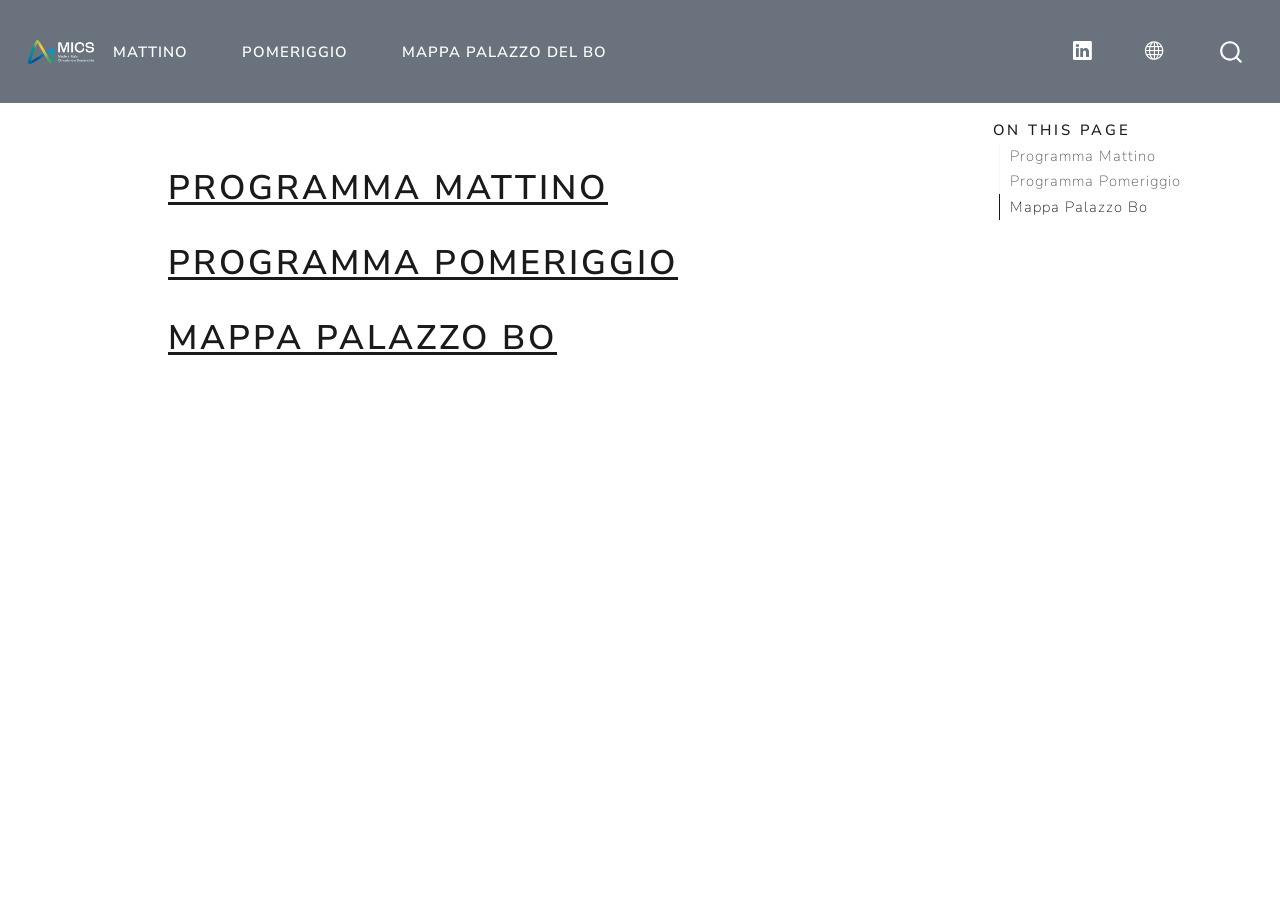
==== commit 6fca6fc6: "added logos for links" ====
--- a/docs/index.html
+++ b/docs/index.html
@@ -101,6 +101,18 @@
 <span class="menu-text">Mappa Palazzo del Bo</span></a>
   </li>  
 </ul>
+            <ul class="navbar-nav navbar-nav-scroll ms-auto">
+  <li class="nav-item compact">
+    <a class="nav-link" href="https://www.linkedin.com/company/mics-made-in-italy-circolare-e-sostenibile"> <i class="bi bi-linkedin" role="img">
+</i> 
+<span class="menu-text"></span></a>
+  </li>  
+  <li class="nav-item compact">
+    <a class="nav-link" href="https://www.mics.tech/"> <i class="bi bi-globe" role="img">
+</i> 
+<span class="menu-text"></span></a>
+  </li>  
+</ul>
           </div> <!-- /navcollapse -->
           <div class="quarto-navbar-tools">
 </div>
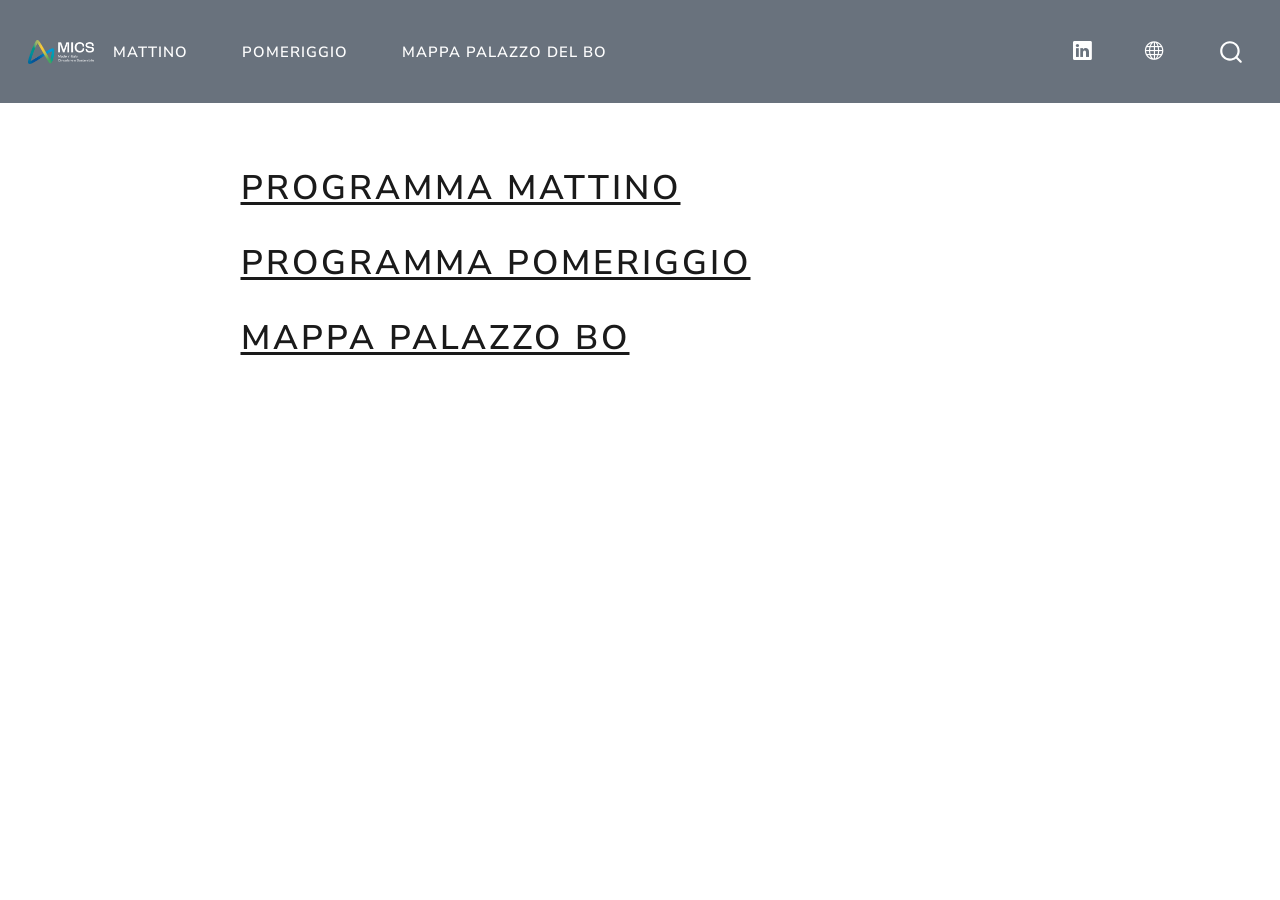
==== commit fae7347b: "removed toc" ====
--- a/docs/index.html
+++ b/docs/index.html
@@ -71,7 +71,7 @@
 <link rel="stylesheet" href="styles.css">
 </head>
 
-<body class="nav-fixed">
+<body class="nav-fixed fullcontent">
 
 <div id="quarto-search-results"></div>
   <header id="quarto-header" class="headroom fixed-top">
@@ -123,17 +123,7 @@
 <div id="quarto-content" class="quarto-container page-columns page-rows-contents page-layout-article page-navbar">
 <!-- sidebar -->
 <!-- margin-sidebar -->
-    <div id="quarto-margin-sidebar" class="sidebar margin-sidebar">
-        <nav id="TOC" role="doc-toc" class="toc-active">
-    <h2 id="toc-title">On this page</h2>
-   
-  <ul>
-  <li><a href="#programma-mattino" id="toc-programma-mattino" class="nav-link active" data-scroll-target="#programma-mattino">Programma Mattino</a></li>
-  <li><a href="#programma-pomeriggio" id="toc-programma-pomeriggio" class="nav-link" data-scroll-target="#programma-pomeriggio">Programma Pomeriggio</a></li>
-  <li><a href="#mappa-palazzo-bo" id="toc-mappa-palazzo-bo" class="nav-link" data-scroll-target="#mappa-palazzo-bo">Mappa Palazzo Bo</a></li>
-  </ul>
-</nav>
-    </div>
+    
 <!-- main -->
 <main class="content" id="quarto-document-content">
 
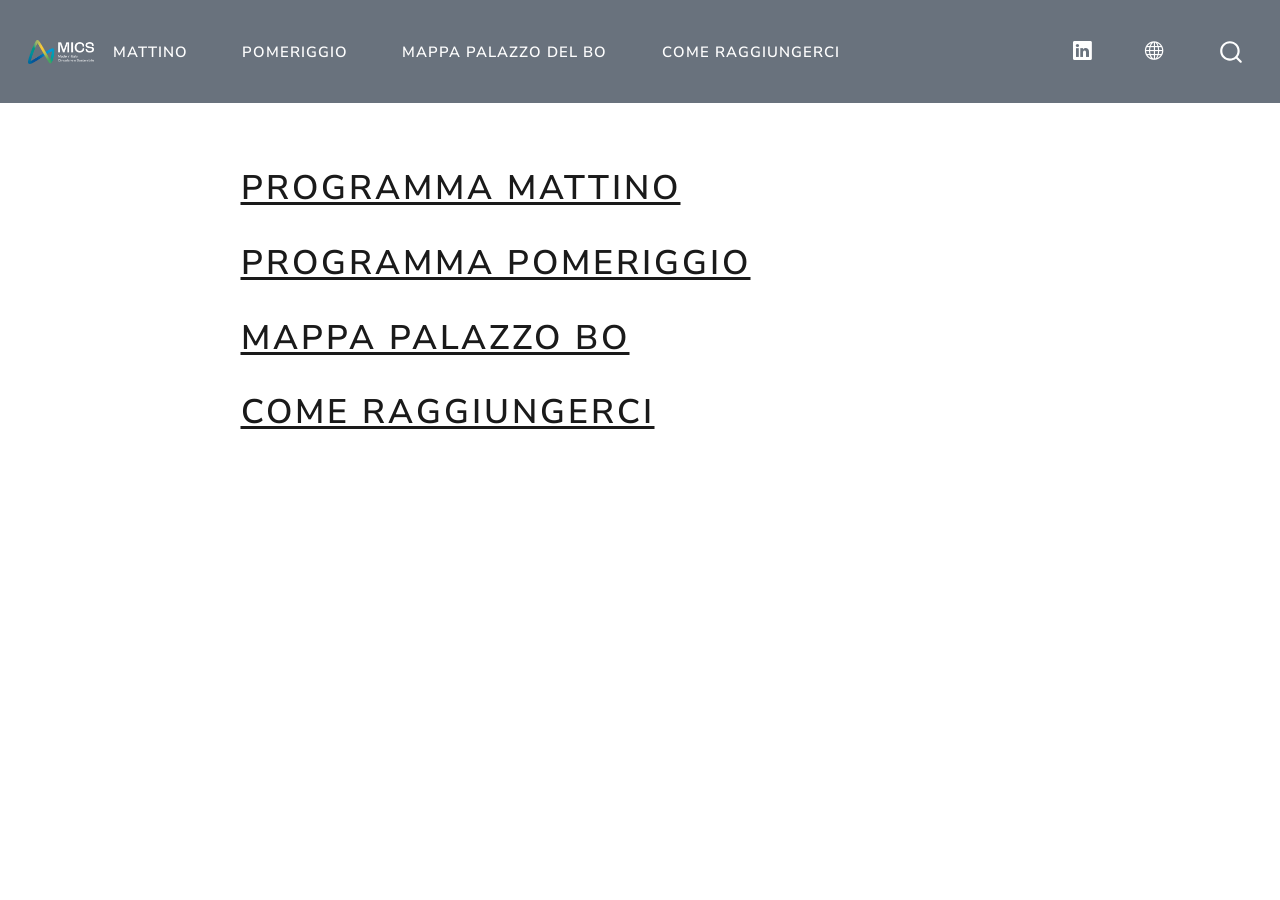
==== commit 85e5cd2c: "added location info" ====
--- a/docs/index.html
+++ b/docs/index.html
@@ -100,6 +100,10 @@
     <a class="nav-link" href="./map.html"> 
 <span class="menu-text">Mappa Palazzo del Bo</span></a>
   </li>  
+  <li class="nav-item">
+    <a class="nav-link" href="./indicazioni.html"> 
+<span class="menu-text">Come Raggiungerci</span></a>
+  </li>  
 </ul>
             <ul class="navbar-nav navbar-nav-scroll ms-auto">
   <li class="nav-item compact">
@@ -138,6 +142,9 @@
 </section>
 <section id="mappa-palazzo-bo" class="level1">
 <h1><a href="map.html">Mappa Palazzo Bo</a></h1>
+</section>
+<section id="come-raggiungerci" class="level1">
+<h1><a href="indicazioni.html">Come Raggiungerci</a></h1>
 
 
 </section>
